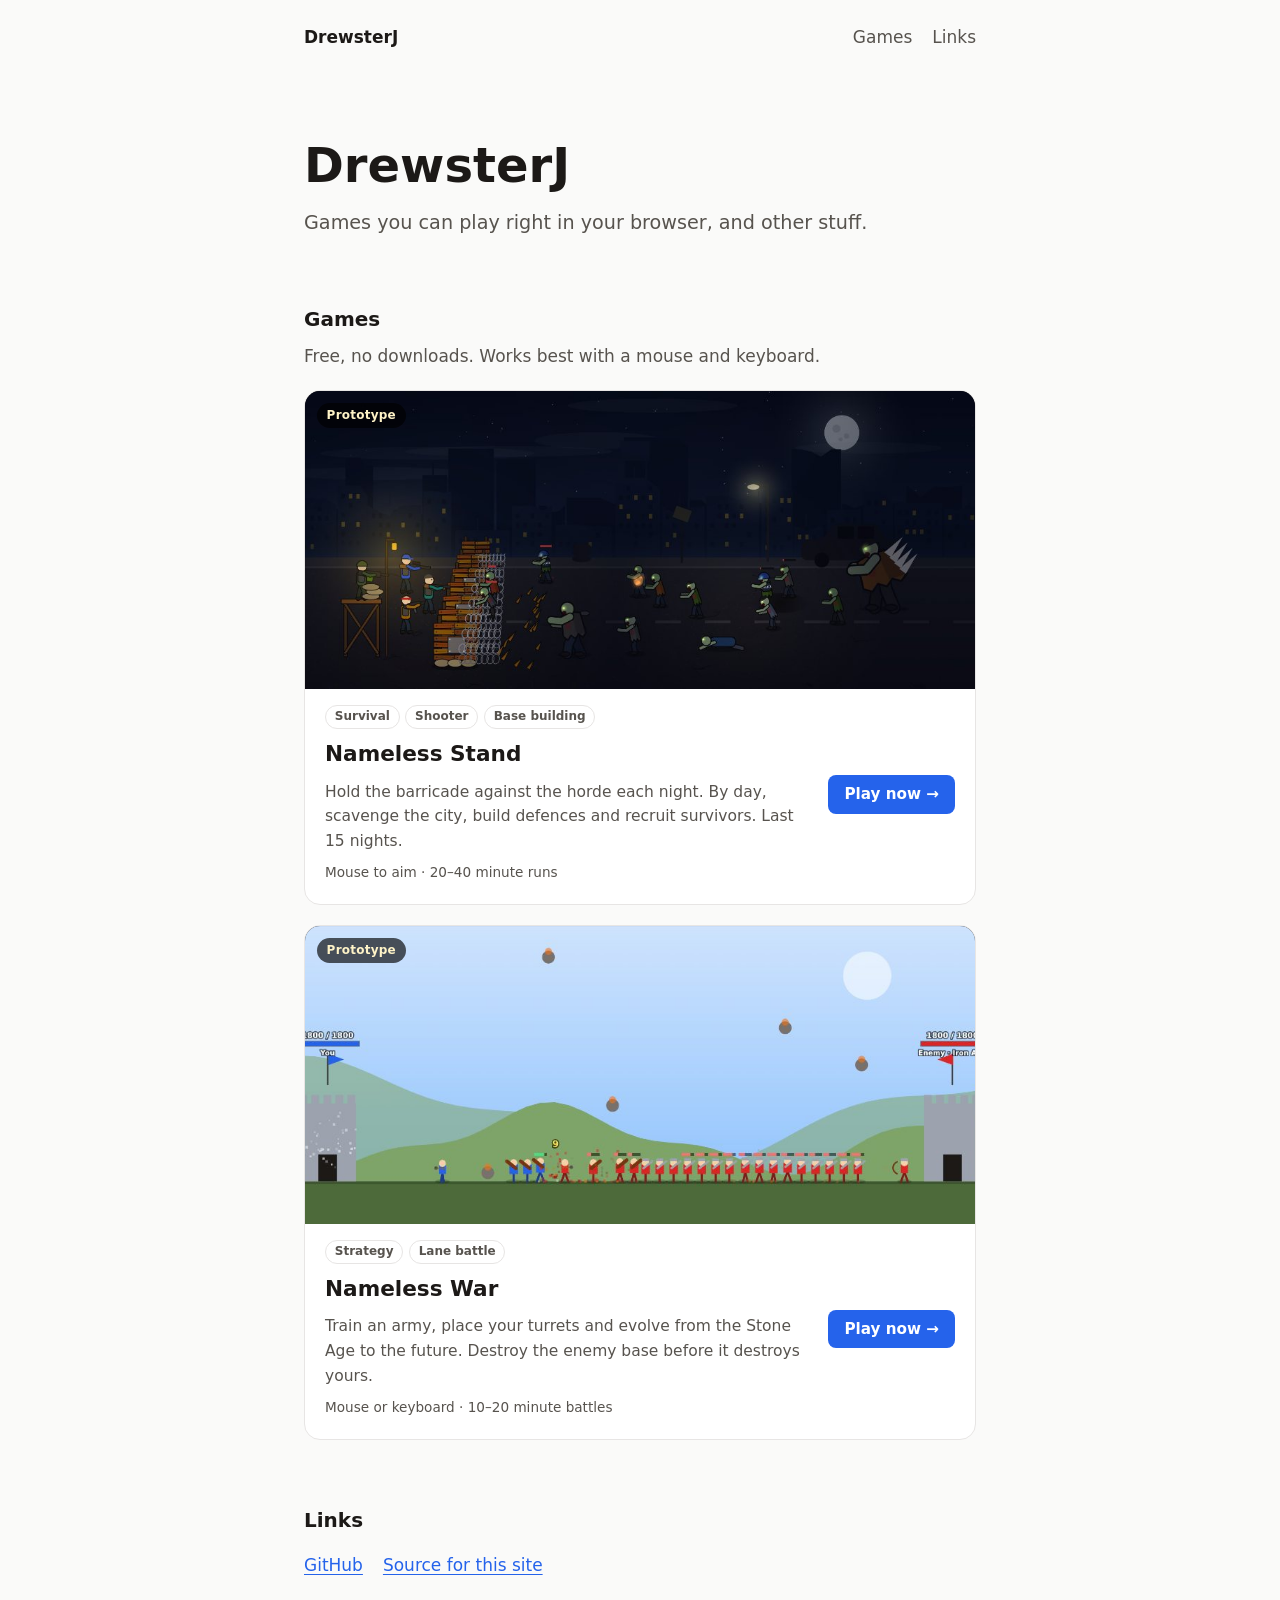
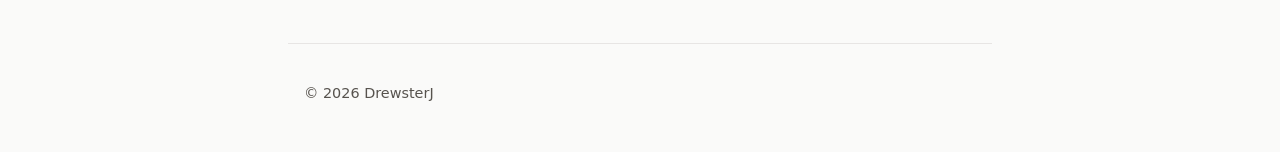
==== index.html @ 7e2fb834 "Home page: games showcase with thumbnails Replace the plain Stuff cards with a Games section: a show" ====
<!doctype html>
<html lang="en">
<head>
  <meta charset="utf-8">
  <meta name="viewport" content="width=device-width, initial-scale=1">
  <title>DrewsterJ</title>
  <meta name="description" content="DrewsterJ: games you can play in your browser, and other stuff.">
  <link rel="canonical" href="https://drewsterj.com/">
  <link rel="icon" href="favicon.svg" type="image/svg+xml">
  <link rel="stylesheet" href="style.css">

  <meta property="og:title" content="DrewsterJ">
  <meta property="og:description" content="DrewsterJ: games you can play in your browser, and other stuff.">
  <meta property="og:url" content="https://drewsterj.com/">
  <meta property="og:type" content="website">
  <meta property="og:image" content="https://drewsterj.com/games/nameless-stand/thumb.jpg">
</head>
<body>
  <header class="site-header">
    <a class="brand" href="/">DrewsterJ</a>
    <nav>
      <a href="#games">Games</a>
      <a href="#links">Links</a>
    </nav>
  </header>

  <main>
    <section class="hero">
      <h1>DrewsterJ</h1>
      <p class="lede">Games you can play right in your browser, and other stuff.</p>
    </section>

    <section id="games">
      <div class="section-head">
        <h2>Games</h2>
        <p>Free, no downloads. Works best with a mouse and keyboard.</p>
      </div>
      <ul class="games">
        <!-- One <li> per web game. Thumbnails are 960px wide JPEGs captured from the game. -->
        <li>
          <a class="game" href="games/nameless-stand/">
            <div class="game-thumb">
              <img src="games/nameless-stand/thumb.jpg" alt="Nameless Stand: survivors behind a barricade shooting at a horde of zombies at night" width="960" height="426" loading="lazy">
              <span class="badge">Prototype</span>
            </div>
            <div class="game-body">
              <ul class="tags">
                <li>Survival</li>
                <li>Shooter</li>
                <li>Base building</li>
              </ul>
              <h3>Nameless Stand</h3>
              <p>Hold the barricade against the horde each night. By day, scavenge the city, build defences and recruit survivors. Last 15 nights.</p>
              <p class="game-meta">Mouse to aim · 20–40 minute runs</p>
              <span class="play">Play now <span aria-hidden="true">→</span></span>
            </div>
          </a>
        </li>
        <li>
          <a class="game" href="games/nameless-war/">
            <div class="game-thumb">
              <img src="games/nameless-war/thumb.jpg" alt="Nameless War: two armies clash between their castles as rocks rain down" width="960" height="403" loading="lazy">
              <span class="badge">Prototype</span>
            </div>
            <div class="game-body">
              <ul class="tags">
                <li>Strategy</li>
                <li>Lane battle</li>
              </ul>
              <h3>Nameless War</h3>
              <p>Train an army, place your turrets and evolve from the Stone Age to the future. Destroy the enemy base before it destroys yours.</p>
              <p class="game-meta">Mouse or keyboard · 10–20 minute battles</p>
              <span class="play">Play now <span aria-hidden="true">→</span></span>
            </div>
          </a>
        </li>
      </ul>
    </section>

    <section id="links">
      <h2>Links</h2>
      <ul class="links">
        <li><a href="https://github.com/DrewsterJ">GitHub</a></li>
        <li><a href="https://github.com/DrewsterJ/drewsterj.com">Source for this site</a></li>
      </ul>
    </section>
  </main>

  <footer class="site-footer">
    <p>&copy; <span id="year">2026</span> DrewsterJ</p>
  </footer>

  <script>
    document.getElementById("year").textContent = new Date().getFullYear();
  </script>
</body>
</html>
---- style.css ----
:root {
  --bg: #fafaf9;
  --fg: #1c1917;
  --muted: #57534e;
  --accent: #2563eb;
  --on-accent: #ffffff;
  --card: #ffffff;
  --border: #e7e5e4;
  --max: 44rem;
}

@media (prefers-color-scheme: dark) {
  :root {
    --bg: #111110;
    --fg: #f5f5f4;
    --muted: #a8a29e;
    --accent: #60a5fa;
    --on-accent: #0b1220;
    --card: #1c1b1a;
    --border: #2e2c2a;
  }
}

*,
*::before,
*::after {
  box-sizing: border-box;
}

html {
  scroll-behavior: smooth;
}

body {
  margin: 0;
  background: var(--bg);
  color: var(--fg);
  font-family: system-ui, -apple-system, "Segoe UI", Roboto, sans-serif;
  font-size: 1.0625rem;
  line-height: 1.6;
}

a {
  color: var(--accent);
  text-decoration-thickness: 1px;
  text-underline-offset: 3px;
}

.site-header,
main,
.site-footer {
  max-width: var(--max);
  margin: 0 auto;
  padding: 0 1rem;
}

.site-header {
  display: flex;
  flex-wrap: wrap;
  gap: 1rem;
  align-items: center;
  justify-content: space-between;
  padding-top: 1.5rem;
  padding-bottom: 1.5rem;
}

.brand {
  color: var(--fg);
  font-weight: 700;
  text-decoration: none;
}

nav {
  display: flex;
  gap: 1.25rem;
}

nav a {
  color: var(--muted);
  text-decoration: none;
}

nav a:hover {
  color: var(--fg);
}

section {
  padding: 2rem 0;
}

.hero {
  padding-top: 4rem;
}

h1 {
  font-size: clamp(2rem, 6vw, 3rem);
  line-height: 1.1;
  margin: 0 0 1rem;
}

h2 {
  font-size: 1.25rem;
  margin: 0 0 1rem;
}

h3 {
  font-size: 1.05rem;
  margin: 0 0 0.25rem;
}

.lede {
  color: var(--muted);
  font-size: 1.2rem;
  margin: 0;
}

.section-head p {
  color: var(--muted);
  margin: -0.5rem 0 1.25rem;
}

.games {
  list-style: none;
  padding: 0;
  margin: 0;
  display: grid;
  gap: 1.25rem;
}

.game {
  display: flex;
  flex-direction: column;
  background: var(--card);
  border: 1px solid var(--border);
  border-radius: 1rem;
  overflow: hidden;
  color: inherit;
  text-decoration: none;
  transition: transform 0.2s ease, box-shadow 0.2s ease, border-color 0.2s ease;
}

.game:hover,
.game:focus-visible {
  transform: translateY(-3px);
  border-color: var(--accent);
  box-shadow: 0 12px 28px -12px rgb(0 0 0 / 0.35);
}

.game:focus-visible {
  outline: 2px solid var(--accent);
  outline-offset: 3px;
}

.game-thumb {
  position: relative;
  overflow: hidden;
  background: #111;
  aspect-ratio: 9 / 4;
}

.game-thumb img {
  display: block;
  width: 100%;
  height: 100%;
  object-fit: cover;
  object-position: center bottom;
  transition: transform 0.4s ease;
}

.game:hover .game-thumb img {
  transform: scale(1.05);
}

.badge {
  position: absolute;
  top: 0.75rem;
  left: 0.75rem;
  padding: 0.2rem 0.6rem;
  border-radius: 999px;
  background: rgb(0 0 0 / 0.65);
  color: #fef3c7;
  font-size: 0.75rem;
  font-weight: 600;
  letter-spacing: 0.02em;
}

.game-body {
  display: flex;
  flex-direction: column;
  gap: 0.5rem;
  padding: 1rem 1.25rem 1.25rem;
}

/* Title and description on the left, play button on the right, on wide screens. */
@media (min-width: 40rem) {
  .game-body {
    display: grid;
    grid-template-columns: 1fr auto;
    column-gap: 1.5rem;
    align-items: center;
  }

  .game-body > * {
    grid-column: 1;
  }

  .game-body .play {
    grid-column: 2;
    grid-row: 1 / span 4;
    align-self: center;
    margin: 0;
  }
}

.game-body h3 {
  font-size: 1.35rem;
  margin: 0;
}

.game-body p {
  margin: 0;
  color: var(--muted);
  font-size: 0.97rem;
}

.game-body .game-meta {
  font-size: 0.85rem;
}

.tags {
  list-style: none;
  padding: 0;
  margin: 0;
  display: flex;
  flex-wrap: wrap;
  gap: 0.35rem;
}

.tags li {
  padding: 0.1rem 0.55rem;
  border-radius: 999px;
  border: 1px solid var(--border);
  color: var(--muted);
  font-size: 0.75rem;
  font-weight: 600;
}

.play {
  margin-top: auto;
  align-self: flex-start;
  padding: 0.45rem 1rem;
  border-radius: 0.5rem;
  background: var(--accent);
  color: var(--on-accent);
  font-weight: 600;
  font-size: 0.95rem;
}

@media (prefers-reduced-motion: reduce) {
  .game,
  .game-thumb img {
    transition: none;
  }

  .game:hover,
  .game:hover .game-thumb img {
    transform: none;
  }
}

.links {
  list-style: none;
  padding: 0;
  margin: 0;
  display: flex;
  flex-wrap: wrap;
  gap: 1.25rem;
}

.site-footer {
  border-top: 1px solid var(--border);
  color: var(--muted);
  font-size: 0.9rem;
  margin-top: 2rem;
  padding-top: 1.5rem;
  padding-bottom: 2rem;
}
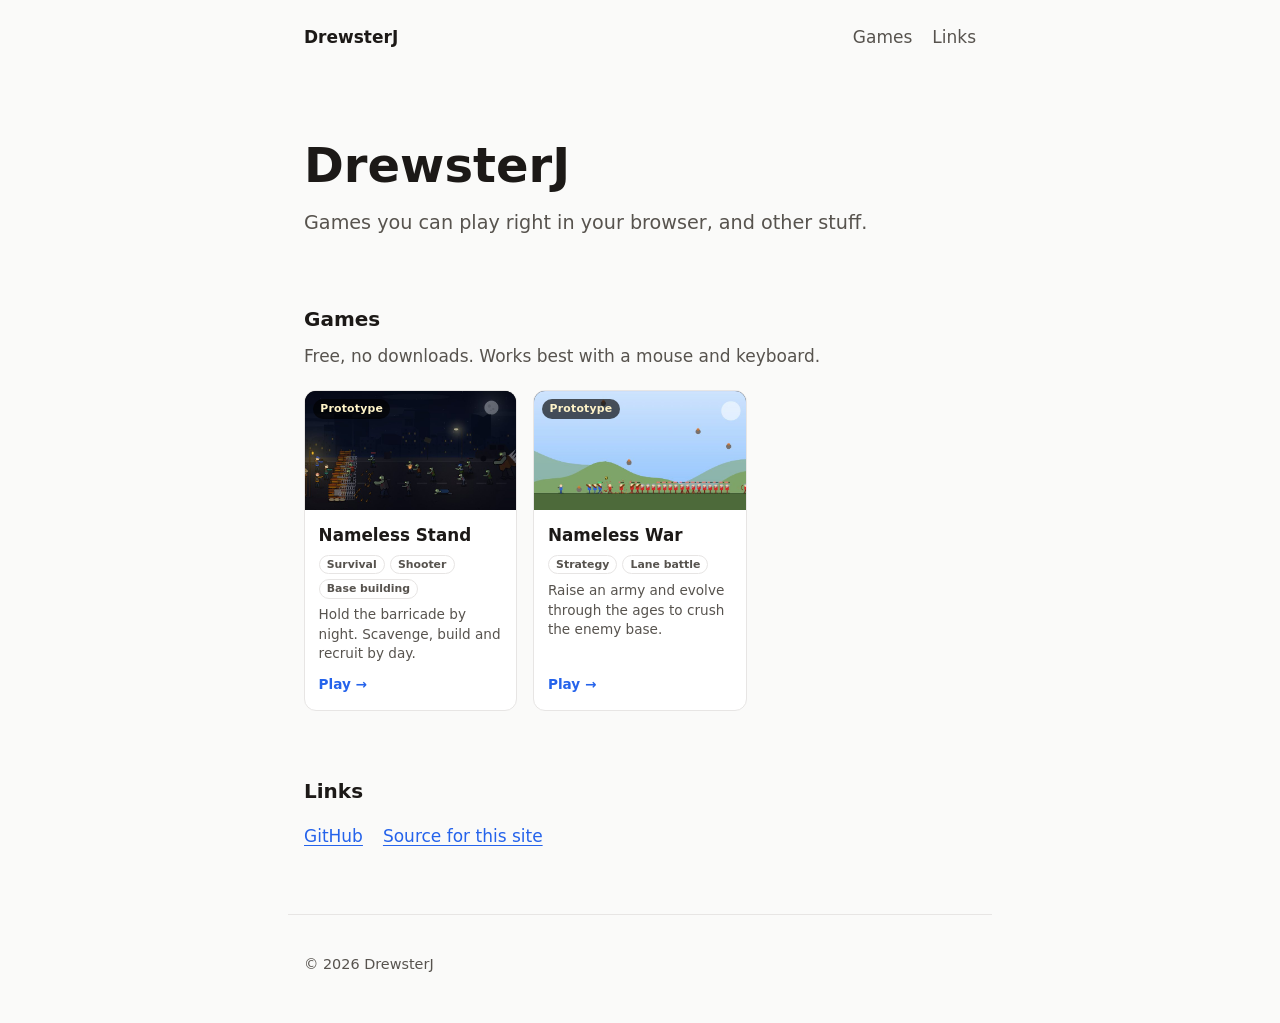
==== commit 2f22995c: "Home page: show games as a compact grid Smaller cards in an auto-filling grid (three across on deskt" ====
--- a/index.html
+++ b/index.html
@@ -44,15 +44,14 @@
               <span class="badge">Prototype</span>
             </div>
             <div class="game-body">
+              <h3>Nameless Stand</h3>
               <ul class="tags">
                 <li>Survival</li>
                 <li>Shooter</li>
                 <li>Base building</li>
               </ul>
-              <h3>Nameless Stand</h3>
-              <p>Hold the barricade against the horde each night. By day, scavenge the city, build defences and recruit survivors. Last 15 nights.</p>
-              <p class="game-meta">Mouse to aim · 20–40 minute runs</p>
-              <span class="play">Play now <span aria-hidden="true">→</span></span>
+              <p>Hold the barricade by night. Scavenge, build and recruit by day.</p>
+              <span class="play">Play <span aria-hidden="true">→</span></span>
             </div>
           </a>
         </li>
@@ -63,14 +62,13 @@
               <span class="badge">Prototype</span>
             </div>
             <div class="game-body">
+              <h3>Nameless War</h3>
               <ul class="tags">
                 <li>Strategy</li>
                 <li>Lane battle</li>
               </ul>
-              <h3>Nameless War</h3>
-              <p>Train an army, place your turrets and evolve from the Stone Age to the future. Destroy the enemy base before it destroys yours.</p>
-              <p class="game-meta">Mouse or keyboard · 10–20 minute battles</p>
-              <span class="play">Play now <span aria-hidden="true">→</span></span>
+              <p>Raise an army and evolve through the ages to crush the enemy base.</p>
+              <span class="play">Play <span aria-hidden="true">→</span></span>
             </div>
           </a>
         </li>
--- a/style.css
+++ b/style.css
@@ -124,15 +124,17 @@
   padding: 0;
   margin: 0;
   display: grid;
-  gap: 1.25rem;
+  gap: 1rem;
+  grid-template-columns: repeat(auto-fill, minmax(12.5rem, 1fr));
 }
 
 .game {
   display: flex;
   flex-direction: column;
+  height: 100%;
   background: var(--card);
   border: 1px solid var(--border);
-  border-radius: 1rem;
+  border-radius: 0.75rem;
   overflow: hidden;
   color: inherit;
   text-decoration: none;
@@ -141,9 +143,9 @@
 
 .game:hover,
 .game:focus-visible {
-  transform: translateY(-3px);
+  transform: translateY(-2px);
   border-color: var(--accent);
-  box-shadow: 0 12px 28px -12px rgb(0 0 0 / 0.35);
+  box-shadow: 0 10px 22px -12px rgb(0 0 0 / 0.35);
 }
 
 .game:focus-visible {
@@ -155,7 +157,7 @@
   position: relative;
   overflow: hidden;
   background: #111;
-  aspect-ratio: 9 / 4;
+  aspect-ratio: 16 / 9;
 }
 
 .game-thumb img {
@@ -163,7 +165,7 @@
   width: 100%;
   height: 100%;
   object-fit: cover;
-  object-position: center bottom;
+  object-position: center 75%;
   transition: transform 0.4s ease;
 }
 
@@ -173,13 +175,13 @@
 
 .badge {
   position: absolute;
-  top: 0.75rem;
-  left: 0.75rem;
-  padding: 0.2rem 0.6rem;
+  top: 0.5rem;
+  left: 0.5rem;
+  padding: 0.1rem 0.45rem;
   border-radius: 999px;
   background: rgb(0 0 0 / 0.65);
   color: #fef3c7;
-  font-size: 0.75rem;
+  font-size: 0.68rem;
   font-weight: 600;
   letter-spacing: 0.02em;
 }
@@ -187,44 +189,25 @@
 .game-body {
   display: flex;
   flex-direction: column;
-  gap: 0.5rem;
-  padding: 1rem 1.25rem 1.25rem;
-}
-
-/* Title and description on the left, play button on the right, on wide screens. */
-@media (min-width: 40rem) {
-  .game-body {
-    display: grid;
-    grid-template-columns: 1fr auto;
-    column-gap: 1.5rem;
-    align-items: center;
-  }
-
-  .game-body > * {
-    grid-column: 1;
-  }
-
-  .game-body .play {
-    grid-column: 2;
-    grid-row: 1 / span 4;
-    align-self: center;
-    margin: 0;
-  }
+  flex: 1;
+  gap: 0.4rem;
+  padding: 0.75rem 0.85rem 0.85rem;
 }
 
 .game-body h3 {
-  font-size: 1.35rem;
+  font-size: 1.05rem;
   margin: 0;
 }
 
 .game-body p {
   margin: 0;
   color: var(--muted);
-  font-size: 0.97rem;
-}
-
-.game-body .game-meta {
   font-size: 0.85rem;
+  line-height: 1.45;
+  display: -webkit-box;
+  -webkit-line-clamp: 3;
+  -webkit-box-orient: vertical;
+  overflow: hidden;
 }
 
 .tags {
@@ -233,27 +216,24 @@
   margin: 0;
   display: flex;
   flex-wrap: wrap;
-  gap: 0.35rem;
+  gap: 0.3rem;
 }
 
 .tags li {
-  padding: 0.1rem 0.55rem;
+  padding: 0 0.45rem;
   border-radius: 999px;
   border: 1px solid var(--border);
   color: var(--muted);
-  font-size: 0.75rem;
+  font-size: 0.68rem;
   font-weight: 600;
 }
 
 .play {
   margin-top: auto;
-  align-self: flex-start;
-  padding: 0.45rem 1rem;
-  border-radius: 0.5rem;
-  background: var(--accent);
-  color: var(--on-accent);
+  padding-top: 0.25rem;
+  color: var(--accent);
   font-weight: 600;
-  font-size: 0.95rem;
+  font-size: 0.85rem;
 }
 
 @media (prefers-reduced-motion: reduce) {
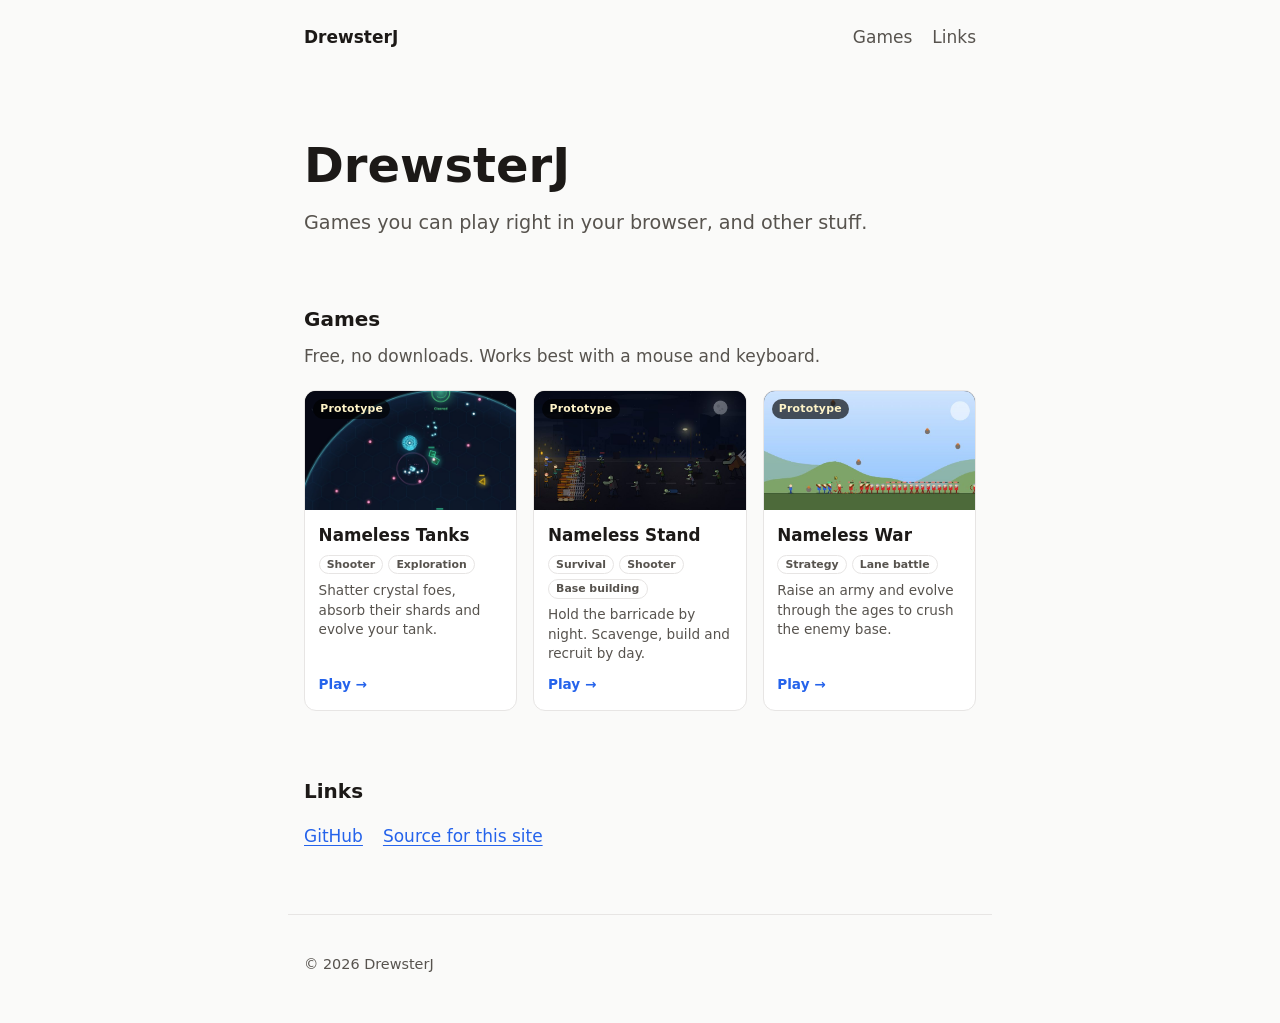
==== commit 7fcb5d0b: "Add Nameless Tanks, a crystal arena shooter prototype Top-down shooter across a 5x5 web of connected" ====
--- a/index.html
+++ b/index.html
@@ -37,6 +37,23 @@
       </div>
       <ul class="games">
         <!-- One <li> per web game. Thumbnails are 960px wide JPEGs captured from the game. -->
+        <li>
+          <a class="game" href="games/nameless-tanks/">
+            <div class="game-thumb">
+              <img src="games/nameless-tanks/thumb.jpg" alt="Nameless Tanks: a glowing crystal tank fighting geometric enemies in a neon arena" width="960" height="540" loading="lazy">
+              <span class="badge">Prototype</span>
+            </div>
+            <div class="game-body">
+              <h3>Nameless Tanks</h3>
+              <ul class="tags">
+                <li>Shooter</li>
+                <li>Exploration</li>
+              </ul>
+              <p>Shatter crystal foes, absorb their shards and evolve your tank.</p>
+              <span class="play">Play <span aria-hidden="true">→</span></span>
+            </div>
+          </a>
+        </li>
         <li>
           <a class="game" href="games/nameless-stand/">
             <div class="game-thumb">
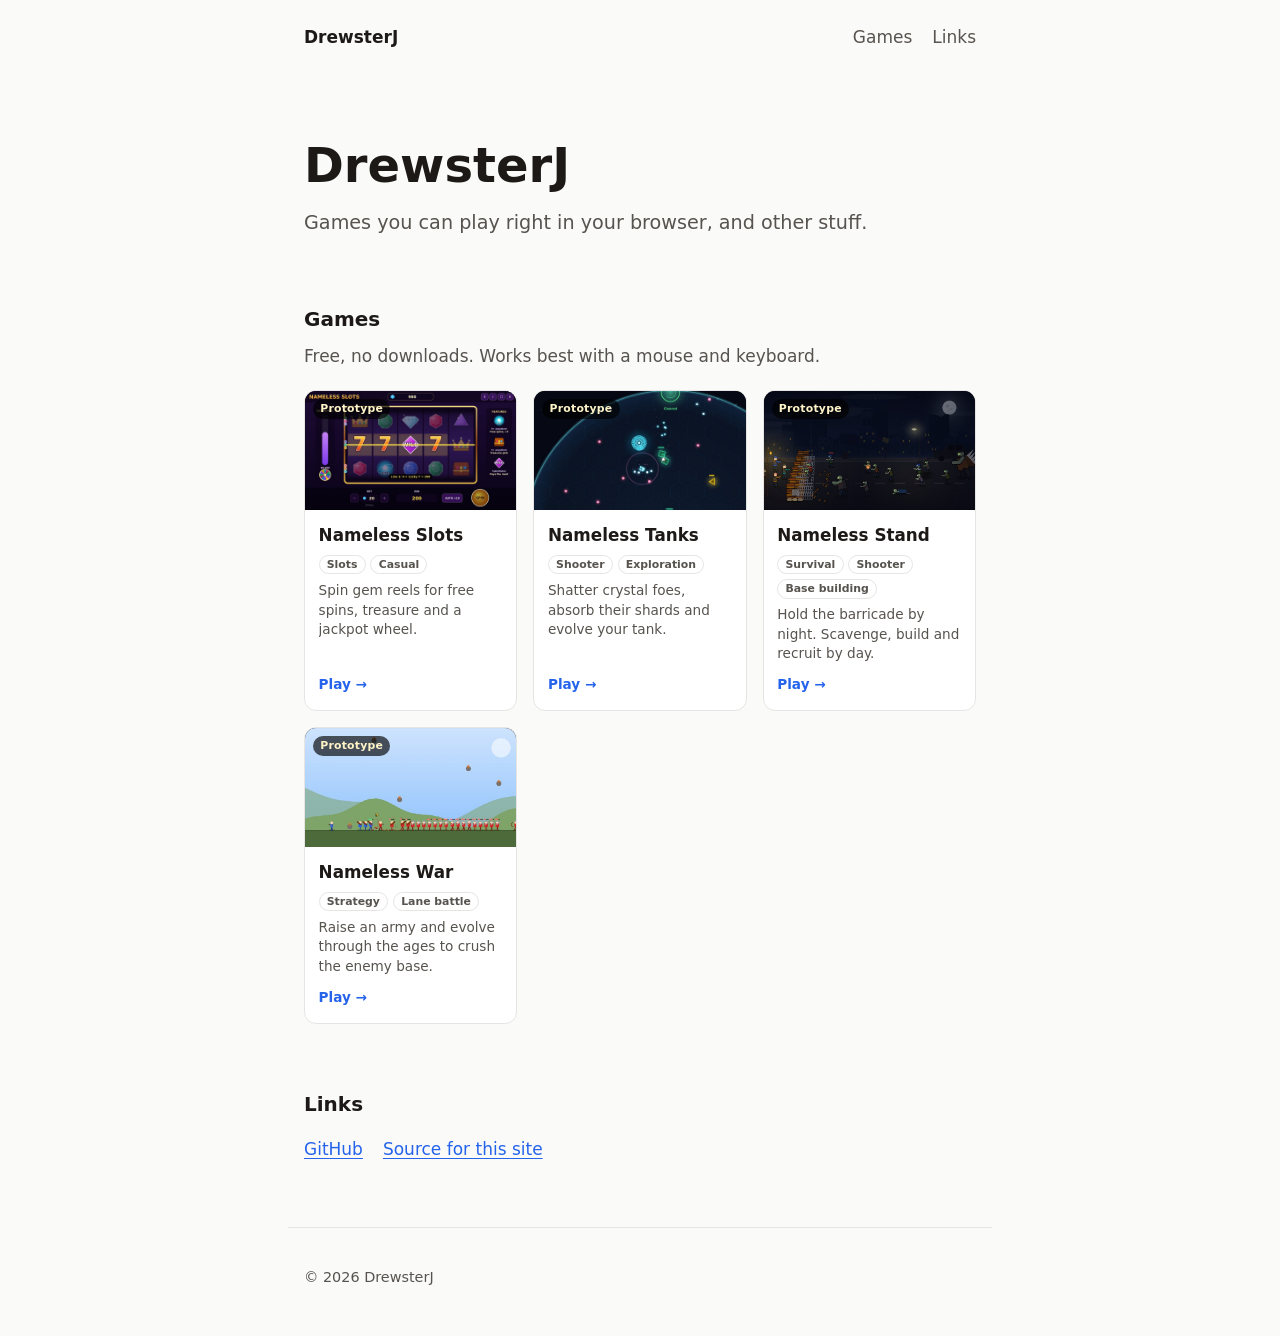
==== commit 33d6c741: "Add Nameless Slots, a gem slot machine with bonus features Five reels, ten paylines and vector gem s" ====
--- a/index.html
+++ b/index.html
@@ -37,6 +37,23 @@
       </div>
       <ul class="games">
         <!-- One <li> per web game. Thumbnails are 960px wide JPEGs captured from the game. -->
+        <li>
+          <a class="game" href="games/nameless-slots/">
+            <div class="game-thumb">
+              <img src="games/nameless-slots/thumb.jpg" alt="Nameless Slots: a gold-framed slot machine with gem reels and a winning line of lucky sevens" width="960" height="540" loading="lazy">
+              <span class="badge">Prototype</span>
+            </div>
+            <div class="game-body">
+              <h3>Nameless Slots</h3>
+              <ul class="tags">
+                <li>Slots</li>
+                <li>Casual</li>
+              </ul>
+              <p>Spin gem reels for free spins, treasure and a jackpot wheel.</p>
+              <span class="play">Play <span aria-hidden="true">→</span></span>
+            </div>
+          </a>
+        </li>
         <li>
           <a class="game" href="games/nameless-tanks/">
             <div class="game-thumb">
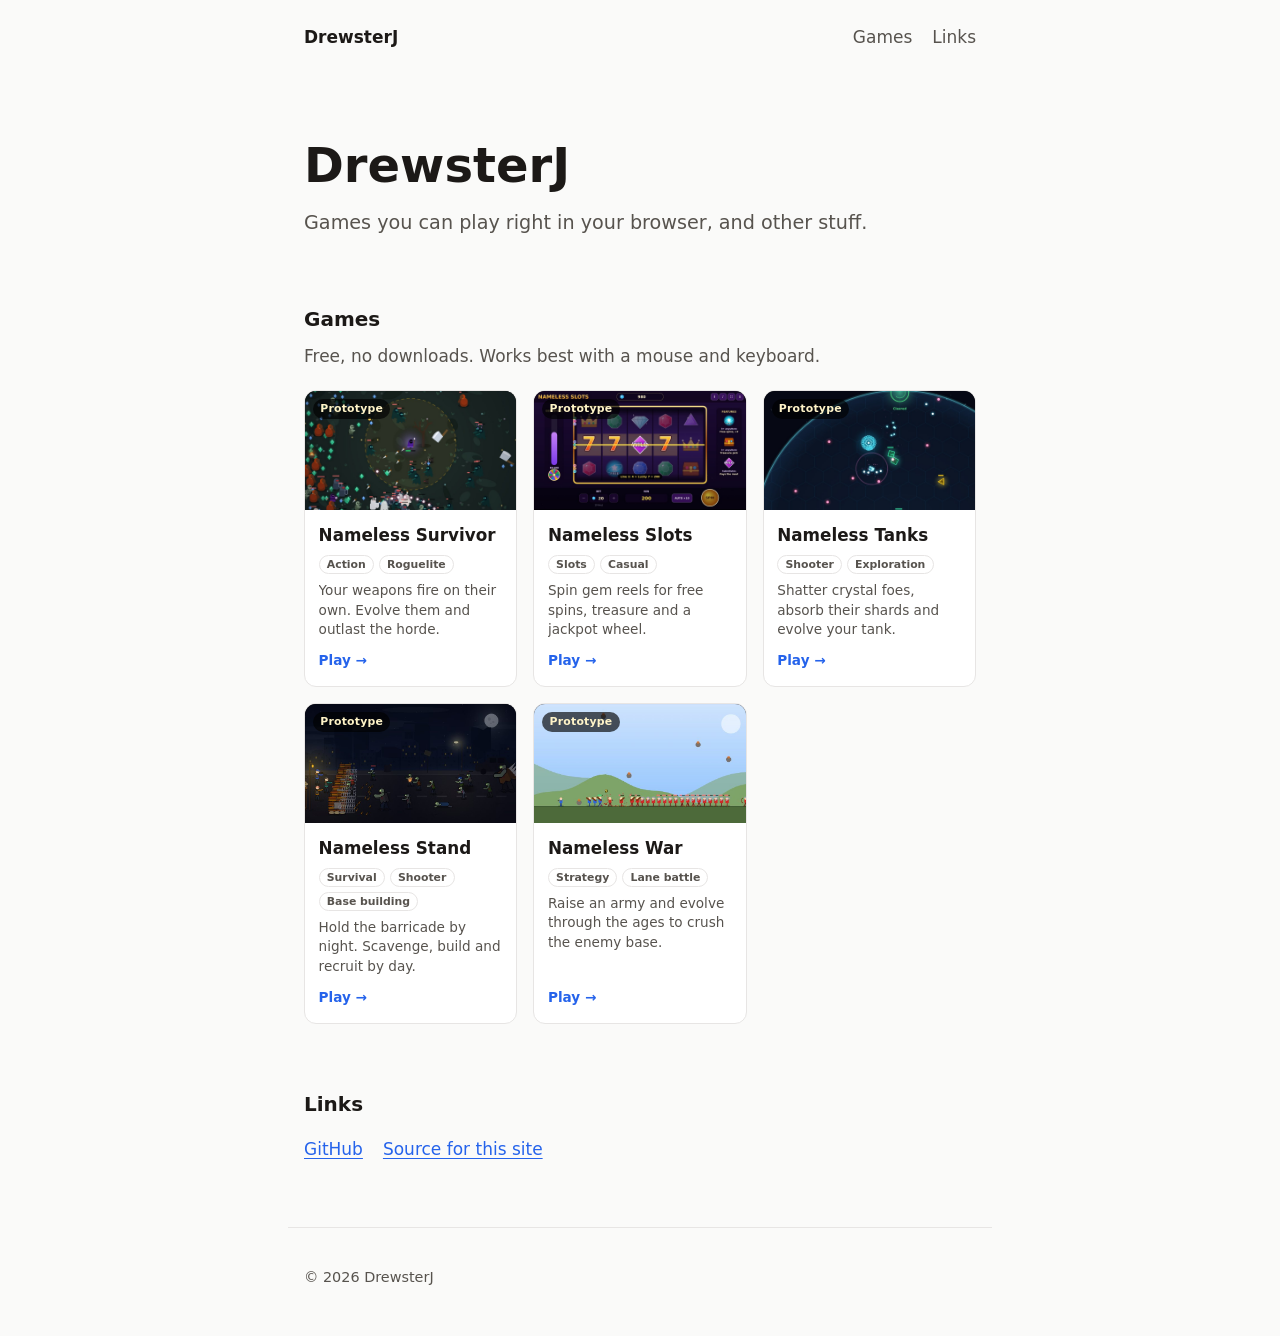
==== commit f9af89e8: "Add Nameless Survivor, an auto-battler survival game Walk a haunted moor while weapons fire on their" ====
--- a/index.html
+++ b/index.html
@@ -37,6 +37,23 @@
       </div>
       <ul class="games">
         <!-- One <li> per web game. Thumbnails are 960px wide JPEGs captured from the game. -->
+        <li>
+          <a class="game" href="games/nameless-survivor/">
+            <div class="game-thumb">
+              <img src="games/nameless-survivor/thumb.jpg" alt="Nameless Survivor: a hooded figure in a ring of light, hurling cleavers and daggers into a horde on a moonlit moor" width="960" height="540" loading="lazy">
+              <span class="badge">Prototype</span>
+            </div>
+            <div class="game-body">
+              <h3>Nameless Survivor</h3>
+              <ul class="tags">
+                <li>Action</li>
+                <li>Roguelite</li>
+              </ul>
+              <p>Your weapons fire on their own. Evolve them and outlast the horde.</p>
+              <span class="play">Play <span aria-hidden="true">→</span></span>
+            </div>
+          </a>
+        </li>
         <li>
           <a class="game" href="games/nameless-slots/">
             <div class="game-thumb">
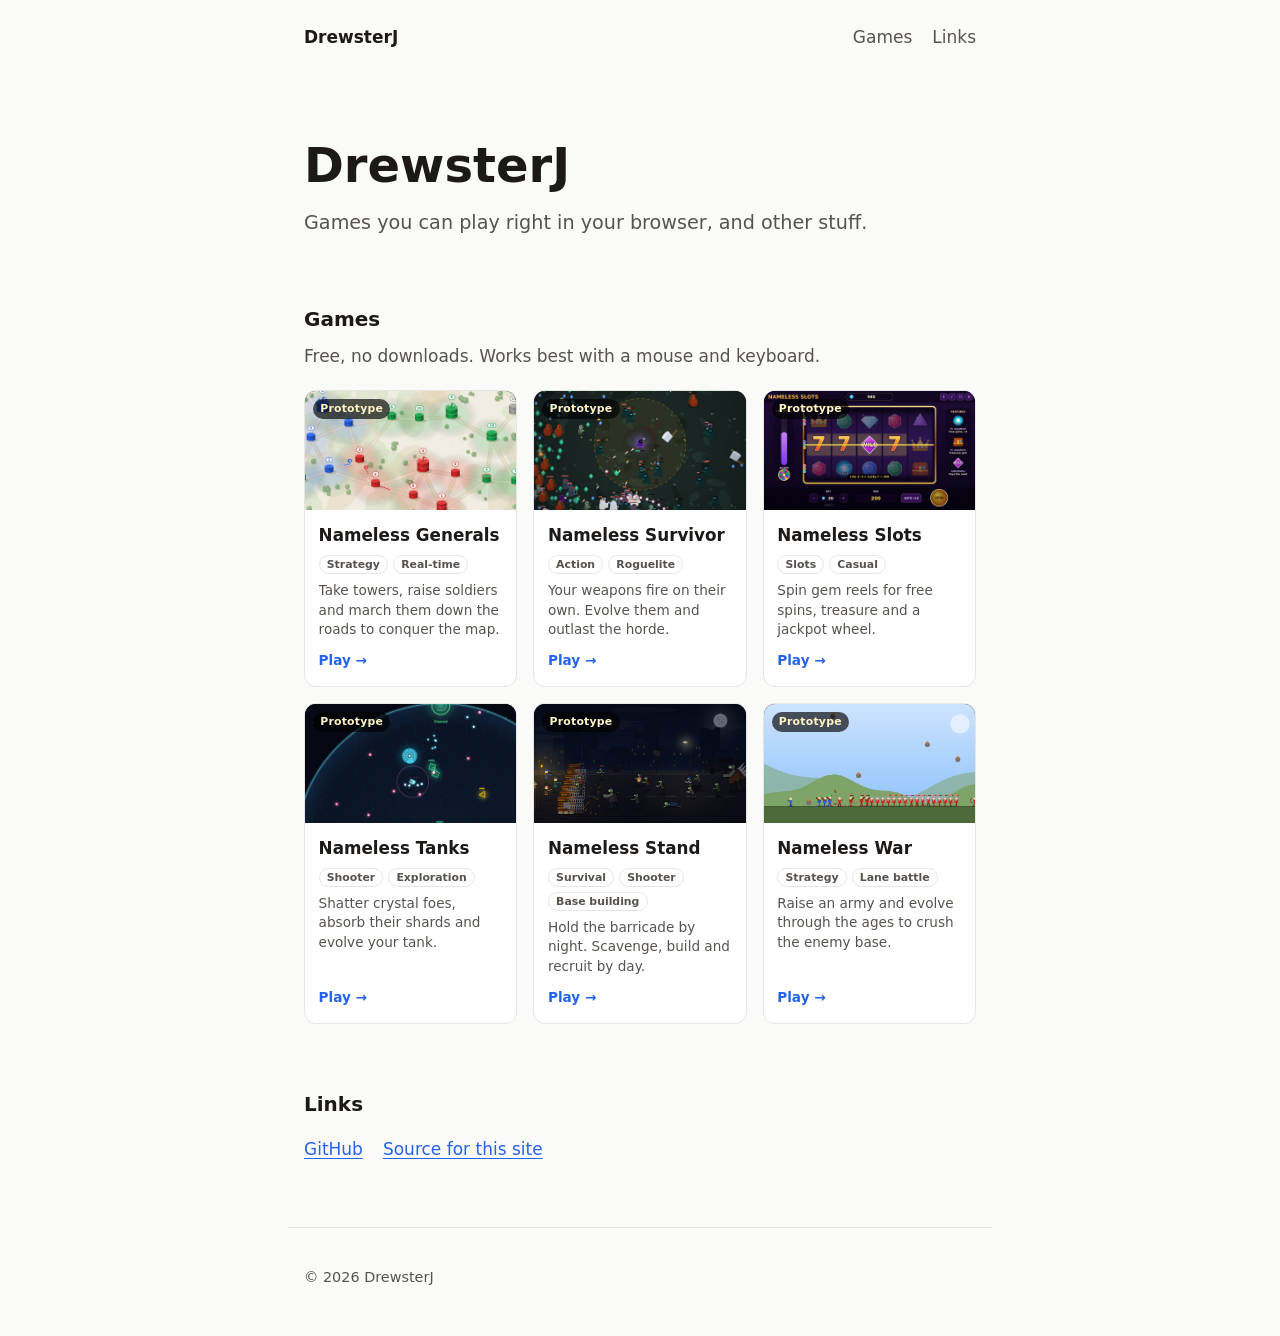
==== commit 7ff214dc: "Add Nameless Generals, a real-time tower conquest game Towers joined by roads raise soldiers, faster" ====
--- a/index.html
+++ b/index.html
@@ -37,6 +37,23 @@
       </div>
       <ul class="games">
         <!-- One <li> per web game. Thumbnails are 960px wide JPEGs captured from the game. -->
+        <li>
+          <a class="game" href="games/nameless-generals/">
+            <div class="game-thumb">
+              <img src="games/nameless-generals/thumb.jpg" alt="Nameless Generals: blue, red and green towers joined by roads, with columns of soldiers marching between them" width="960" height="540" loading="lazy">
+              <span class="badge">Prototype</span>
+            </div>
+            <div class="game-body">
+              <h3>Nameless Generals</h3>
+              <ul class="tags">
+                <li>Strategy</li>
+                <li>Real-time</li>
+              </ul>
+              <p>Take towers, raise soldiers and march them down the roads to conquer the map.</p>
+              <span class="play">Play <span aria-hidden="true">→</span></span>
+            </div>
+          </a>
+        </li>
         <li>
           <a class="game" href="games/nameless-survivor/">
             <div class="game-thumb">
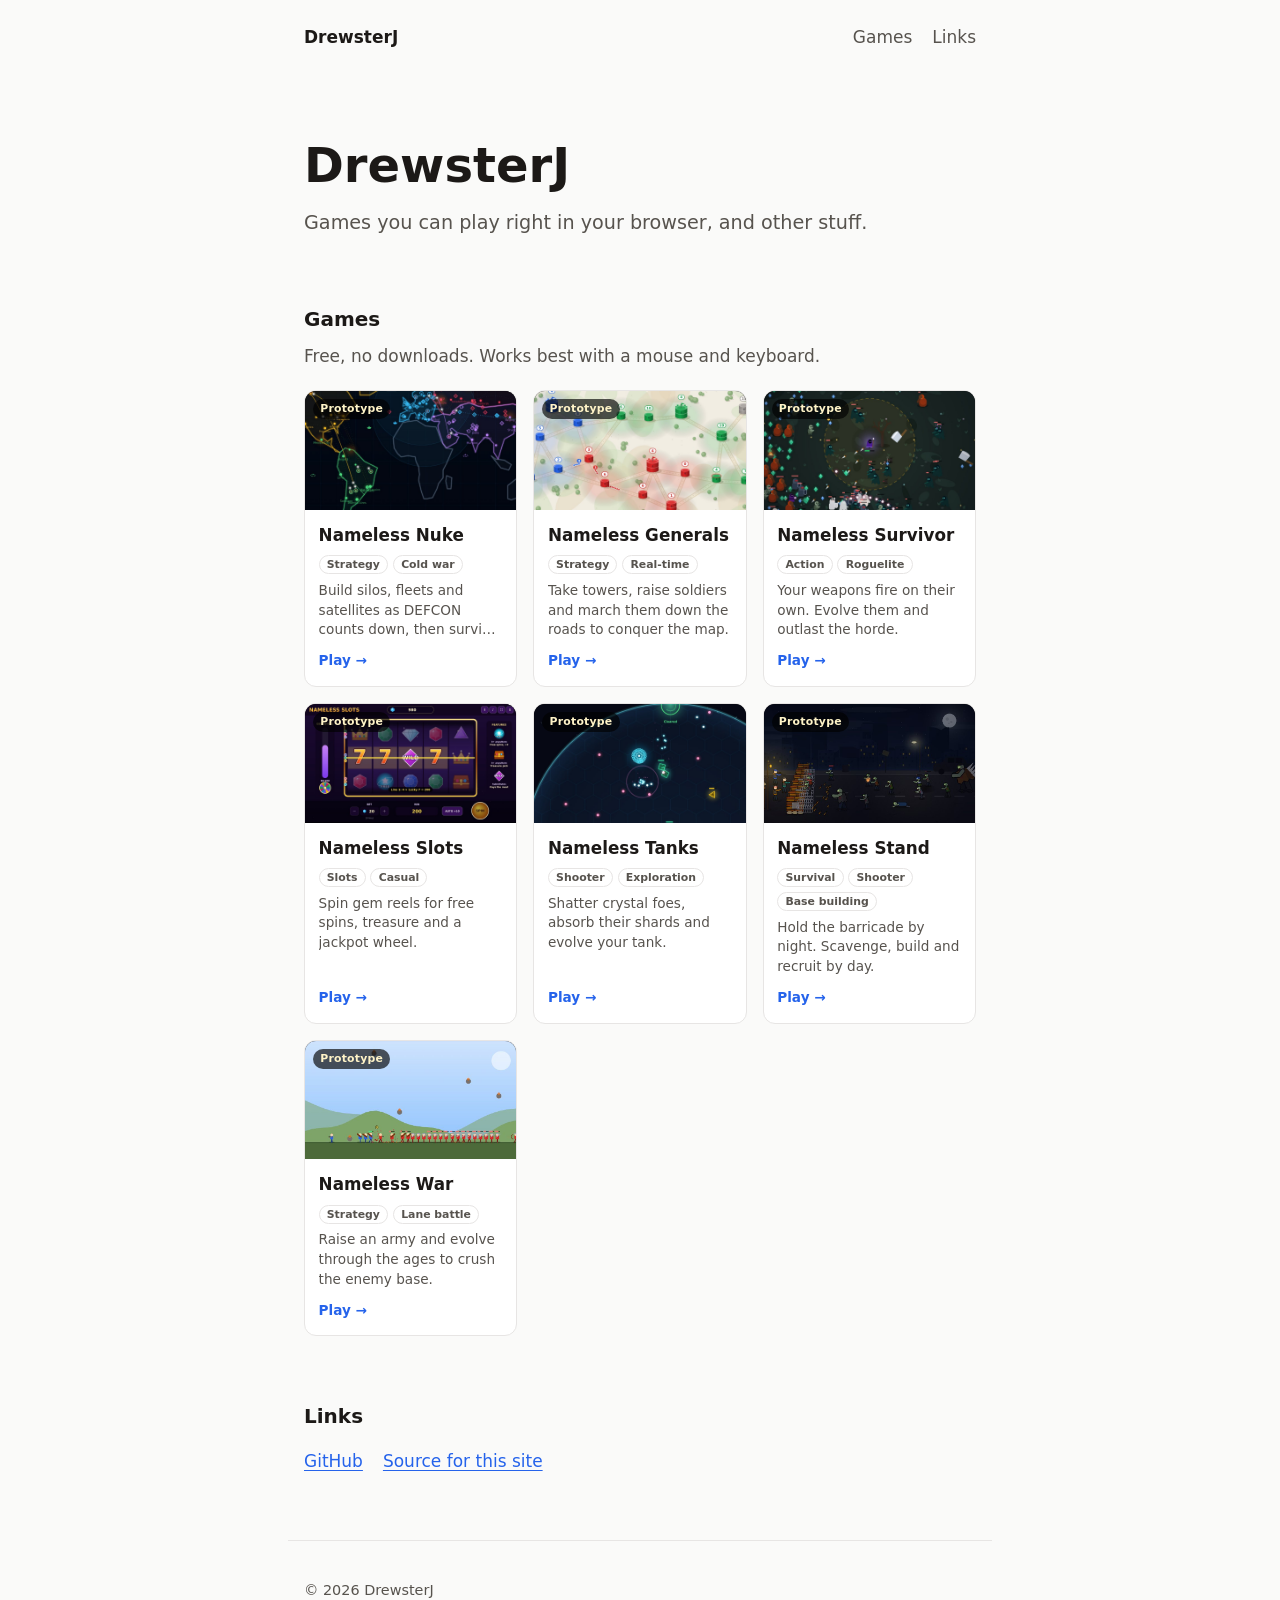
==== commit c75ae134: "Add Nameless Nuke, a DEFCON-style strategy game Lead a continent on a glowing world map. Build silos" ====
--- a/index.html
+++ b/index.html
@@ -37,6 +37,23 @@
       </div>
       <ul class="games">
         <!-- One <li> per web game. Thumbnails are 960px wide JPEGs captured from the game. -->
+        <li>
+          <a class="game" href="games/nameless-nuke/">
+            <div class="game-thumb">
+              <img src="games/nameless-nuke/thumb.jpg" alt="Nameless Nuke: a glowing world map with continents outlined in team colours and missile trails arcing between them" width="960" height="540" loading="lazy">
+              <span class="badge">Prototype</span>
+            </div>
+            <div class="game-body">
+              <h3>Nameless Nuke</h3>
+              <ul class="tags">
+                <li>Strategy</li>
+                <li>Cold war</li>
+              </ul>
+              <p>Build silos, fleets and satellites as DEFCON counts down, then survive the exchange.</p>
+              <span class="play">Play <span aria-hidden="true">→</span></span>
+            </div>
+          </a>
+        </li>
         <li>
           <a class="game" href="games/nameless-generals/">
             <div class="game-thumb">
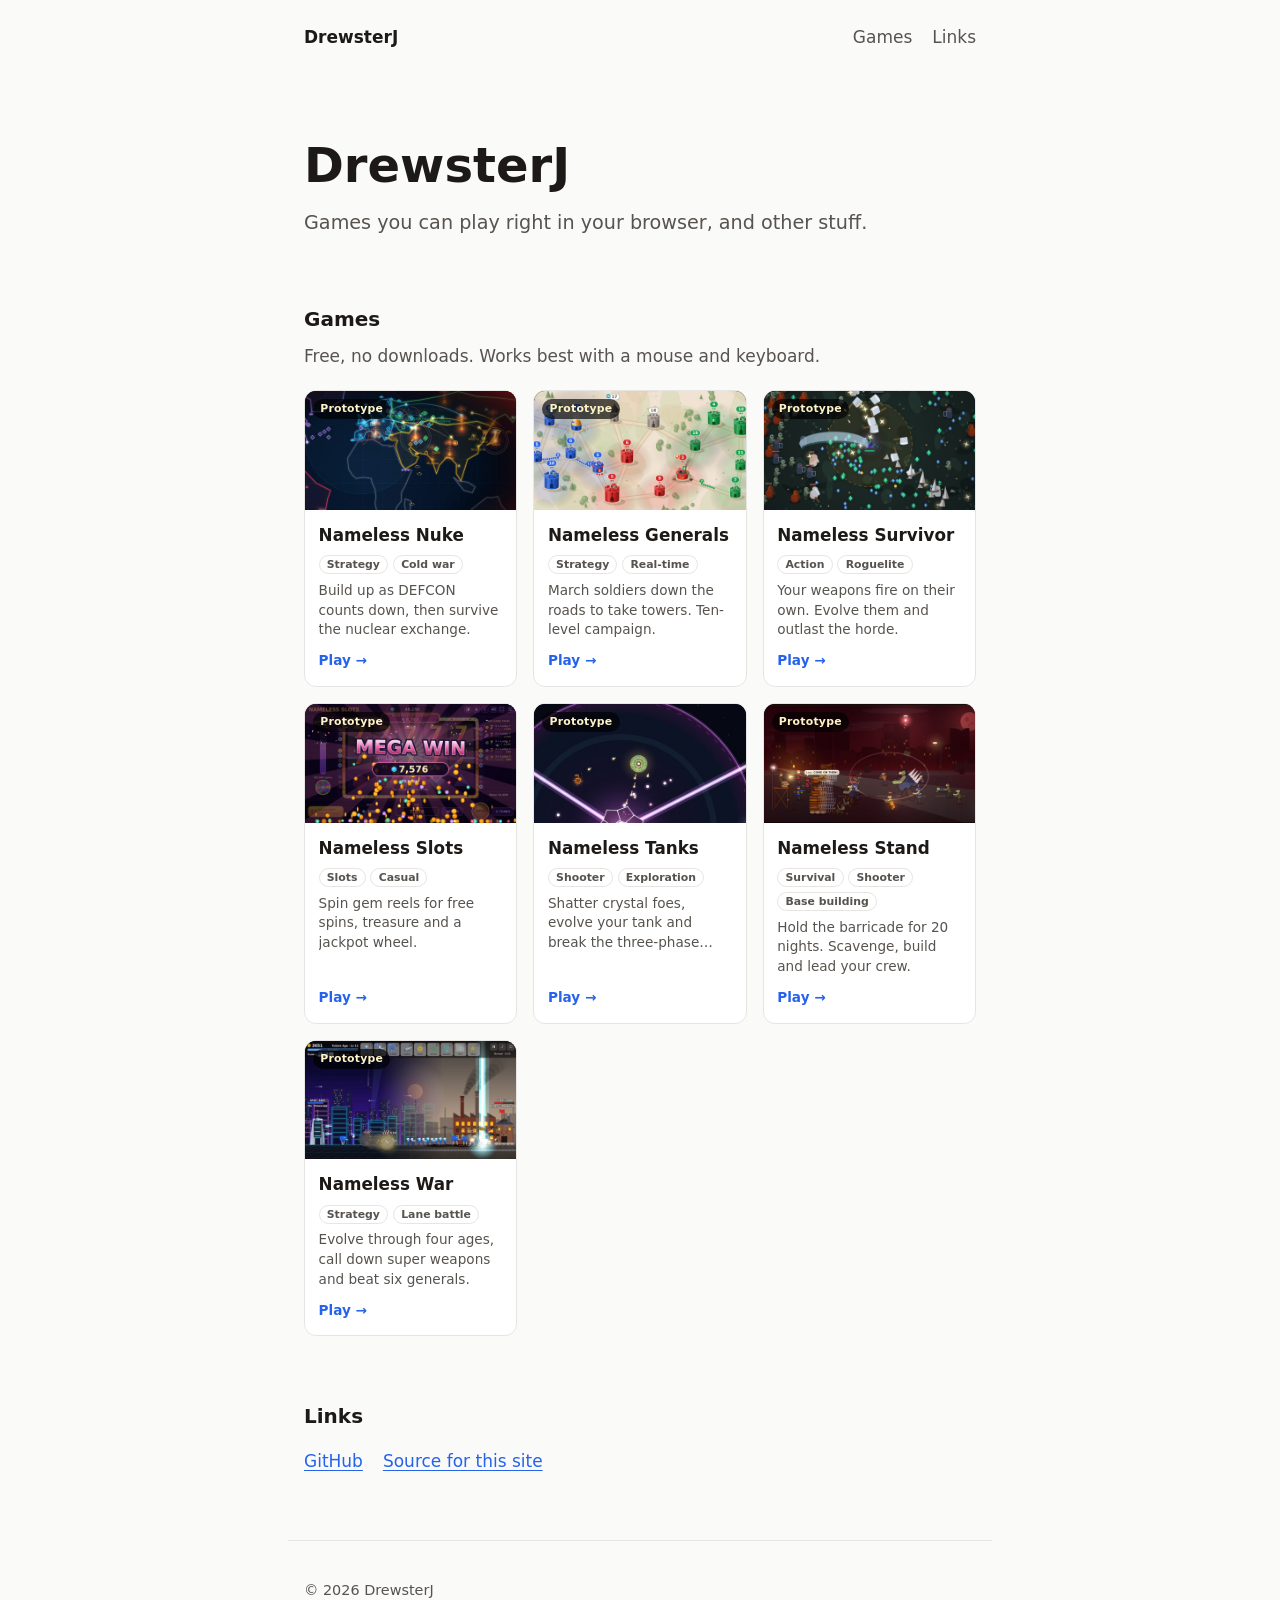
==== commit 0f50809d: "Upgrade all seven games: full-screen, sharper, more features and polish Every game now grows to fit " ====
--- a/index.html
+++ b/index.html
@@ -49,7 +49,7 @@
                 <li>Strategy</li>
                 <li>Cold war</li>
               </ul>
-              <p>Build silos, fleets and satellites as DEFCON counts down, then survive the exchange.</p>
+              <p>Build up as DEFCON counts down, then survive the nuclear exchange.</p>
               <span class="play">Play <span aria-hidden="true">→</span></span>
             </div>
           </a>
@@ -66,7 +66,7 @@
                 <li>Strategy</li>
                 <li>Real-time</li>
               </ul>
-              <p>Take towers, raise soldiers and march them down the roads to conquer the map.</p>
+              <p>March soldiers down the roads to take towers. Ten-level campaign.</p>
               <span class="play">Play <span aria-hidden="true">→</span></span>
             </div>
           </a>
@@ -117,7 +117,7 @@
                 <li>Shooter</li>
                 <li>Exploration</li>
               </ul>
-              <p>Shatter crystal foes, absorb their shards and evolve your tank.</p>
+              <p>Shatter crystal foes, evolve your tank and break the three-phase Core.</p>
               <span class="play">Play <span aria-hidden="true">→</span></span>
             </div>
           </a>
@@ -125,7 +125,7 @@
         <li>
           <a class="game" href="games/nameless-stand/">
             <div class="game-thumb">
-              <img src="games/nameless-stand/thumb.jpg" alt="Nameless Stand: survivors behind a barricade shooting at a horde of zombies at night" width="960" height="426" loading="lazy">
+              <img src="games/nameless-stand/thumb.jpg" alt="Nameless Stand: survivors behind a barricade shooting at a horde of zombies at night" width="960" height="540" loading="lazy">
               <span class="badge">Prototype</span>
             </div>
             <div class="game-body">
@@ -135,7 +135,7 @@
                 <li>Shooter</li>
                 <li>Base building</li>
               </ul>
-              <p>Hold the barricade by night. Scavenge, build and recruit by day.</p>
+              <p>Hold the barricade for 20 nights. Scavenge, build and lead your crew.</p>
               <span class="play">Play <span aria-hidden="true">→</span></span>
             </div>
           </a>
@@ -143,7 +143,7 @@
         <li>
           <a class="game" href="games/nameless-war/">
             <div class="game-thumb">
-              <img src="games/nameless-war/thumb.jpg" alt="Nameless War: two armies clash between their castles as rocks rain down" width="960" height="403" loading="lazy">
+              <img src="games/nameless-war/thumb.jpg" alt="Nameless War: two armies clash between their castles as rocks rain down" width="960" height="540" loading="lazy">
               <span class="badge">Prototype</span>
             </div>
             <div class="game-body">
@@ -152,7 +152,7 @@
                 <li>Strategy</li>
                 <li>Lane battle</li>
               </ul>
-              <p>Raise an army and evolve through the ages to crush the enemy base.</p>
+              <p>Evolve through four ages, call down super weapons and beat six generals.</p>
               <span class="play">Play <span aria-hidden="true">→</span></span>
             </div>
           </a>
